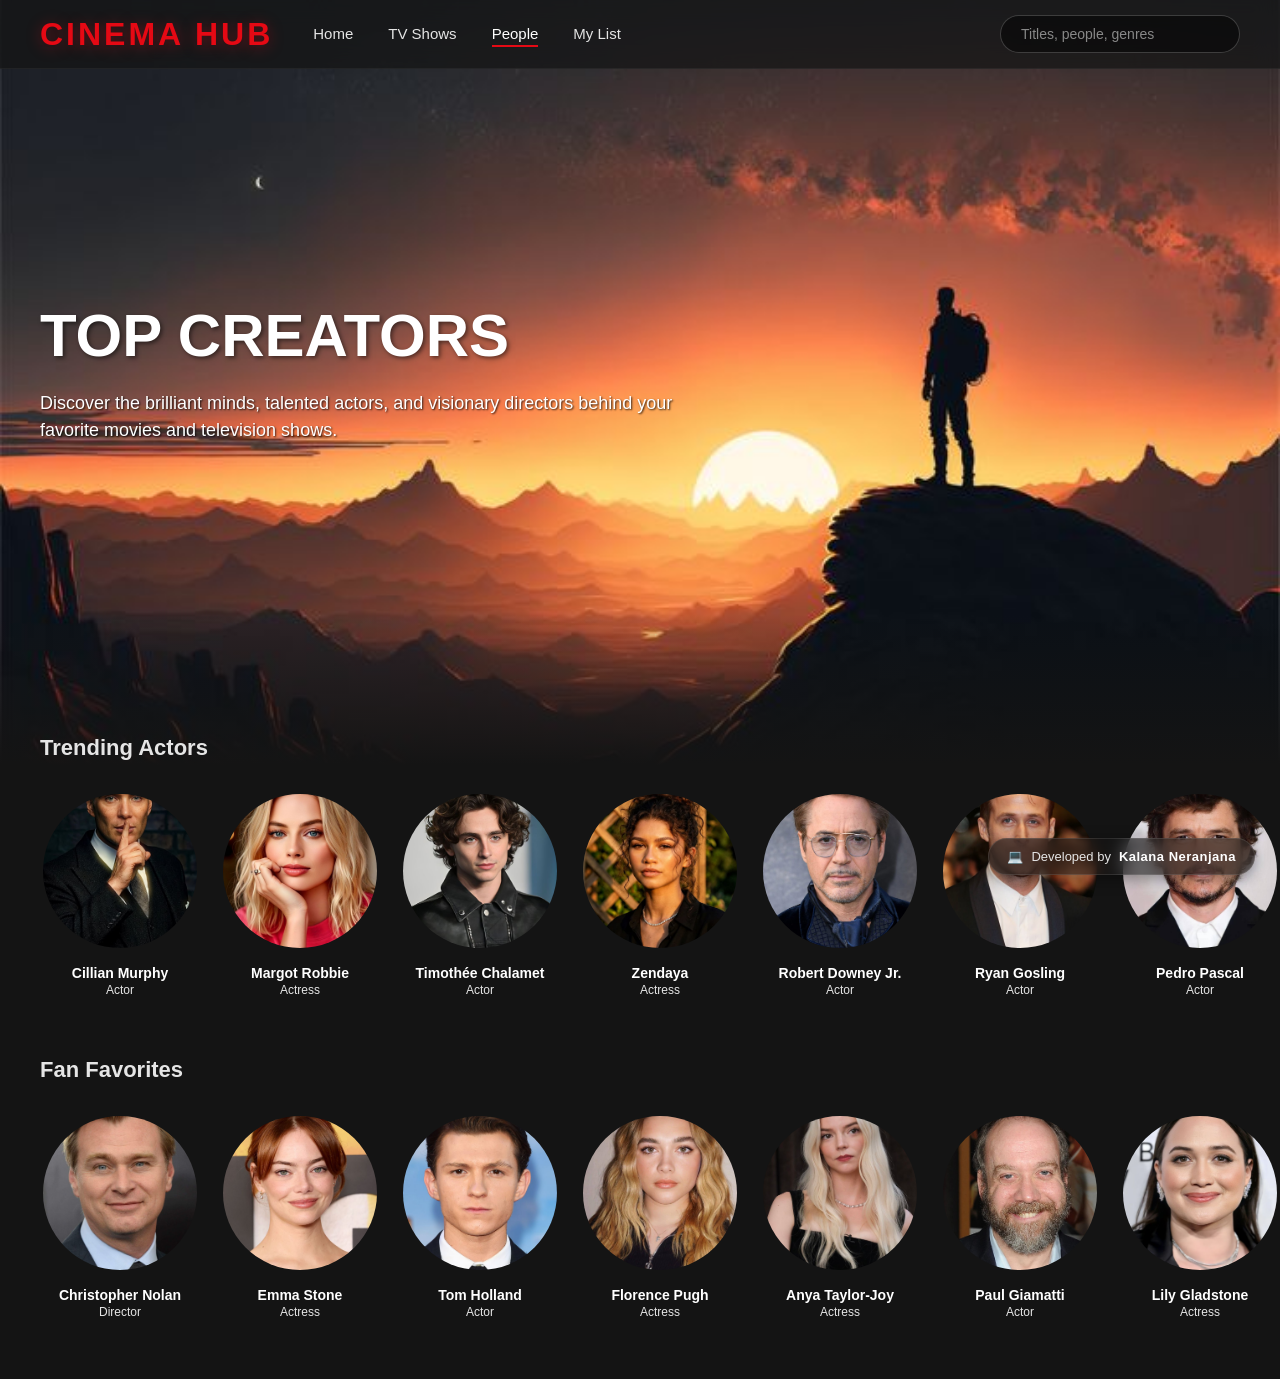
==== people.html @ d4804a5b "Add files via upload" ====
<!DOCTYPE html>
<html lang="en">
<head>
    <meta charset="UTF-8">
    <meta name="viewport" content="width=device-width, initial-scale=1.0">
    <title>CINEMA HUB - People</title>
    <link rel="stylesheet" href="style.css">
</head>
<body>
    <nav class="navbar">
        <div class="logo">CINEMA HUB</div>
        <ul class="nav-links">
            <li><a href="index.html">Home</a></li>
            <li><a href="tv-shows.html">TV Shows</a></li>
            <li><a href="people.html" class="active">People</a></li>
            <li><a href="watchlist.html">My List</a></li>
        </ul>
        <div class="search-bar">
            <input type="text" placeholder="Titles, people, genres">
        </div>
    </nav>

    <header class="hero-banner" style="background: url('Bg_images/people-bg.jpg') no-repeat center 20%/cover;">
        <div class="hero-content">
            <h1>TOP CREATORS</h1>
            <p>Discover the brilliant minds, talented actors, and visionary directors behind your favorite movies and television shows.</p>
        </div>
        <div class="hero-fade-bottom"></div>
    </header>

    <div class="movie-row">
        <h2>Trending Actors</h2>
        <div class="row-posters">
            <div>
                <img src="Peoples/cillian-murphy.jpg" alt="Cillian Murphy" class="row-person">
                <div class="person-info"><h3>Cillian Murphy</h3><p>Actor</p></div>
            </div>
            <div>
                <img src="Peoples/margot-robbie.jpg" alt="Margot Robbie" class="row-person">
                <div class="person-info"><h3>Margot Robbie</h3><p>Actress</p></div>
            </div>
            <div>
                <img src="Peoples/timothee-chalamet.jpg" alt="Timothée Chalamet" class="row-person">
                <div class="person-info"><h3>Timothée Chalamet</h3><p>Actor</p></div>
            </div>
            <div>
                <img src="Peoples/zendaya.jpg" alt="Zendaya" class="row-person">
                <div class="person-info"><h3>Zendaya</h3><p>Actress</p></div>
            </div>
            <div>
                <img src="Peoples/robert-downey-jr.jpg" alt="Robert Downey Jr." class="row-person">
                <div class="person-info"><h3>Robert Downey Jr.</h3><p>Actor</p></div>
            </div>
            <div>
                <img src="Peoples/ryan-gosling.jpg" alt="Ryan Gosling" class="row-person">
                <div class="person-info"><h3>Ryan Gosling</h3><p>Actor</p></div>
            </div>
            <div>
                <img src="Peoples/pedro-pascal.jpg" alt="Pedro Pascal" class="row-person">
                <div class="person-info"><h3>Pedro Pascal</h3><p>Actor</p></div>
            </div>
        </div>
    </div>

    <div class="movie-row">
        <h2>Fan Favorites</h2>
        <div class="row-posters">
            <div>
                <img src="Peoples/christopher-nolan.jpg" alt="Christopher Nolan" class="row-person">
                <div class="person-info"><h3>Christopher Nolan</h3><p>Director</p></div>
            </div>
            <div>
                <img src="Peoples/emma-stone.jpg" alt="Emma Stone" class="row-person">
                <div class="person-info"><h3>Emma Stone</h3><p>Actress</p></div>
            </div>
            <div>
                <img src="Peoples/tom-holland.jpg" alt="Tom Holland" class="row-person">
                <div class="person-info"><h3>Tom Holland</h3><p>Actor</p></div>
            </div>
            <div>
                <img src="Peoples/florence-pugh.jpg" alt="Florence Pugh" class="row-person">
                <div class="person-info"><h3>Florence Pugh</h3><p>Actress</p></div>
            </div>
            <div>
                <img src="Peoples/anya-taylor-joy.jpg" alt="Anya Taylor-Joy" class="row-person">
                <div class="person-info"><h3>Anya Taylor-Joy</h3><p>Actress</p></div>
            </div>
            <div>
                <img src="Peoples/paul-giamatti.jpg" alt="Paul Giamatti" class="row-person">
                <div class="person-info"><h3>Paul Giamatti</h3><p>Actor</p></div>
            </div>
            <div>
                <img src="Peoples/lily-gladstone.jpg" alt="Lily Gladstone" class="row-person">
                <div class="person-info"><h3>Lily Gladstone</h3><p>Actress</p></div>
            </div>
        </div>
    </div>
    <div class="dev-badge">
        <span class="dev-name">
            <span>💻</span> Developed by <strong>Kalana Neranjana</strong>
        </span>
        <div class="dev-links">
            <a href="https://github.com/Kalana23" target="_blank" class="dev-link">
                <span>🐙</span> GitHub: Kalana23
            </a>
            <a href="mailto:kalananeranjana30@gmail.com" class="dev-link">
                <span>✉️</span> Email: kalananeranjana30@gmail.com
            </a>
        </div>
    </div>
</body>
</html>
---- style.css ----
/* --- Global Variables & Basic Setup --- */
:root {
    --bg-color: #141414; /* Netflix Dark Background */
    --text-primary: #fff;
    --text-secondary: #e5e5e5;
    --accent-color: #e50914; /* Netflix Red */
}

* {
    margin: 0;
    padding: 0;
    box-sizing: border-box;
    font-family: 'Helvetica Neue', Helvetica, Arial, sans-serif;
}

body {
    background-color: var(--bg-color);
    color: var(--text-primary);
    overflow-x: hidden;
}

/* --- Premium Animated Navbar --- */
.navbar {
    display: flex;
    justify-content: space-between;
    align-items: center;
    padding: 15px 40px;
    position: fixed; 
    top: 0;
    width: 100%;
    z-index: 100;
    /* Glassmorphism Blur Effect */
    background: rgba(20, 20, 20, 0.7);
    backdrop-filter: blur(12px); 
    -webkit-backdrop-filter: blur(12px);
    border-bottom: 1px solid rgba(255, 255, 255, 0.05);
    transition: all 0.3s ease;
}

.logo {
    font-size: 32px;
    font-weight: 900;
    color: var(--accent-color);
    text-transform: uppercase;
    letter-spacing: 3px;
    cursor: pointer;
    text-shadow: 0 2px 15px rgba(229, 9, 20, 0.4);
    transition: transform 0.3s ease;
}

.logo:hover {
    transform: scale(1.05);
}

.nav-links {
    display: flex;
    list-style: none;
    gap: 35px;
    margin-left: 40px;
}

.nav-links a {
    color: var(--text-secondary);
    text-decoration: none;
    font-size: 15px;
    font-weight: 500;
    position: relative;
    padding-bottom: 5px;
    transition: color 0.3s ease;
}

.nav-links a:hover, .nav-links a.active {
    color: var(--text-primary);
}

/* Animated Underline Effect */
.nav-links a::after {
    content: '';
    position: absolute;
    width: 0;
    height: 2px;
    bottom: 0;
    left: 0;
    background-color: var(--accent-color);
    transition: width 0.3s ease;
}

.nav-links a:hover::after, .nav-links a.active::after {
    width: 100%;
}

.search-bar {
    margin-left: auto;
}

.search-bar input {
    padding: 10px 20px;
    border-radius: 30px; 
    border: 1px solid rgba(255, 255, 255, 0.2);
    background-color: rgba(0, 0, 0, 0.5);
    color: white;
    width: 240px;
    font-size: 14px;
    transition: all 0.4s ease; 
}

/* Search Bar expands and glows */
.search-bar input:focus {
    width: 320px; 
    outline: none;
    border-color: var(--accent-color);
    background-color: rgba(0, 0, 0, 0.8);
    box-shadow: 0 0 12px rgba(229, 9, 20, 0.4);
}

.search-bar input::placeholder {
    color: #888;
}

/* --- Hero Banner (Netflix Style) --- */
.hero-banner {
    position: relative;
    height: 85vh;
    /* Dune Background Image */
    background: url('Bg_images/dune-bg.jpg') no-repeat center center/cover;
    display: flex;
    align-items: center;
}

.hero-fade-bottom {
    position: absolute;
    bottom: 0;
    width: 100%;
    height: 150px;
    background: linear-gradient(to bottom, transparent, #141414);
}

.hero-content {
    margin-left: 40px;
    max-width: 50%;
    z-index: 10;
}

.hero-content h1 {
    font-size: 60px;
    margin-bottom: 20px;
    text-shadow: 2px 2px 4px rgba(0,0,0,0.5);
}

.hero-content p {
    color: var(--text-primary);
    font-size: 18px;
    margin-bottom: 20px;
    line-height: 1.5;
    text-shadow: 1px 1px 2px rgba(0,0,0,0.8);
}

/* --- Buttons --- */
.btn {
    padding: 12px 28px;
    border-radius: 4px;
    border: none;
    cursor: pointer;
    font-weight: bold;
    font-size: 16px;
    text-decoration: none;
    display: inline-flex;
    align-items: center;
    justify-content: center;
}

.primary-btn {
    background-color: white;
    color: black;
    margin-right: 15px;
    transition: background-color 0.2s;
}

.primary-btn:hover {
    background-color: rgba(255, 255, 255, 0.7);
}

.secondary-btn {
    background-color: rgba(109, 109, 110, 0.7);
    color: white;
    transition: background-color 0.2s;
}

.secondary-btn:hover {
    background-color: rgba(109, 109, 110, 0.4);
}

/* --- Netflix Style Horizontal Scrolling Rows --- */
.movie-row {
    margin-left: 40px;
    margin-top: -30px; 
    margin-bottom: 40px;
    position: relative;
    z-index: 10;
}

.movie-row:not(:first-of-type) {
    margin-top: 20px;
}

.movie-row h2 {
    font-size: 22px;
    margin-bottom: 10px;
    color: #e5e5e5;
}

.row-posters {
    display: flex;
    overflow-y: hidden;
    overflow-x: scroll; 
    padding: 20px 0;
    scroll-behavior: smooth;
}

.row-posters::-webkit-scrollbar {
    display: none;
}
.row-posters {
    -ms-overflow-style: none;  
    scrollbar-width: none;  
}

.row-poster {
    width: 200px;
    object-fit: cover;
    border-radius: 5px;
    margin-right: 15px;
    transition: transform 450ms;
    cursor: pointer;
}

.row-poster:hover {
    transform: scale(1.08); 
}

/* --- Circular Posters for People Row --- */
.row-person {
    width: 160px;
    height: 160px;
    border-radius: 50%; 
    object-fit: cover;
    margin-right: 20px;
    transition: transform 450ms;
    cursor: pointer;
    border: 3px solid transparent;
}

.row-person:hover {
    transform: scale(1.1);
    border-color: var(--text-primary);
}

.person-info {
    text-align: center;
    margin-top: 10px;
    width: 160px;
}

.person-info h3 {
    font-size: 14px;
    color: var(--text-primary);
    margin-bottom: 2px;
}

.person-info p {
    font-size: 12px;
    color: var(--text-secondary);
}

/* --- Watchlist Grid Styles --- */
.watchlist-container {
    padding: 0 40px;
    margin-top: -30px;
    position: relative;
    z-index: 10;
    margin-bottom: 50px;
}

.watchlist-container h2 {
    font-size: 22px;
    margin-bottom: 5px;
    color: #e5e5e5;
}

.watchlist-grid {
    display: flex;
    flex-wrap: wrap; 
    gap: 20px;
    margin-top: 20px;
}

.watchlist-item {
    width: 200px;
}

.watchlist-item .row-poster {
    margin-right: 0; 
    width: 100%;
}

.remove-btn {
    display: block;
    width: 100%;
    margin-top: 10px;
    background-color: rgba(229, 9, 20, 0.8); 
    color: white;
    border: none;
    padding: 8px;
    border-radius: 4px;
    cursor: pointer;
    font-weight: bold;
    transition: background-color 0.2s;
}

.remove-btn:hover {
    background-color: rgba(229, 9, 20, 1);
}

/* --- More Info Pages Styles --- */
.info-container {
    padding: 120px 40px 50px;
    max-width: 1100px;
    margin: 0 auto;
    display: flex;
    gap: 50px;
    align-items: flex-start;
}

.info-poster {
    width: 350px;
    border-radius: 10px;
    box-shadow: 0 10px 30px rgba(0,0,0,0.8);
}

.info-details {
    flex: 1;
}

.info-details h1 {
    font-size: 45px;
    margin-bottom: 10px;
    color: var(--text-primary);
}

.info-meta {
    color: var(--text-secondary);
    font-size: 15px;
    margin-bottom: 25px;
    display: flex;
    gap: 15px;
    align-items: center;
}

.info-meta span {
    background: rgba(255,255,255,0.1);
    padding: 4px 10px;
    border-radius: 4px;
    color: white;
    font-weight: bold;
}

.info-overview {
    font-size: 18px;
    line-height: 1.6;
    margin-bottom: 30px;
    color: var(--text-secondary);
}

.info-cast-list {
    list-style: none;
    color: var(--text-secondary);
    line-height: 2;
    font-size: 16px;
}

.info-cast-list strong {
    color: var(--text-primary);
    width: 100px;
    display: inline-block;
}

/* --- Floating Developer Badge --- */
.dev-badge {
    position: fixed;
    bottom: 25px;
    right: 25px;
    background: rgba(20, 20, 20, 0.6);
    backdrop-filter: blur(10px);
    -webkit-backdrop-filter: blur(10px);
    border: 1px solid rgba(255, 255, 255, 0.1);
    padding: 10px 18px;
    border-radius: 30px;
    color: var(--text-secondary);
    font-size: 13px;
    display: flex;
    flex-direction: column;
    align-items: flex-end;
    z-index: 1000;
    transition: all 0.4s cubic-bezier(0.175, 0.885, 0.32, 1.275);
    box-shadow: 0 4px 15px rgba(0, 0, 0, 0.4);
    overflow: hidden;
}

.dev-badge:hover {
    background: rgba(20, 20, 20, 0.9);
    border-color: var(--accent-color);
    transform: translateY(-5px);
    box-shadow: 0 8px 25px rgba(229, 9, 20, 0.3);
}

.dev-name {
    display: flex;
    align-items: center;
    gap: 8px;
}

.dev-name strong {
    color: white;
    font-weight: 600;
    letter-spacing: 0.5px;
    transition: color 0.3s ease;
}

.dev-badge:hover .dev-name strong {
    color: var(--accent-color);
}

/* Links Reveal Animation */
.dev-links {
    display: flex;
    flex-direction: column;
    align-items: flex-end;
    gap: 8px;
    max-height: 0;
    opacity: 0;
    transition: all 0.4s ease;
    margin-top: 0;
}

.dev-badge:hover .dev-links {
    max-height: 60px; 
    opacity: 1;
    margin-top: 12px;
}

.dev-link {
    color: #bbb;
    text-decoration: none;
    font-size: 11px;
    letter-spacing: 0.5px;
    transition: color 0.2s ease;
    display: flex;
    align-items: center;
    gap: 6px;
}

.dev-link:hover {
    color: white;
}
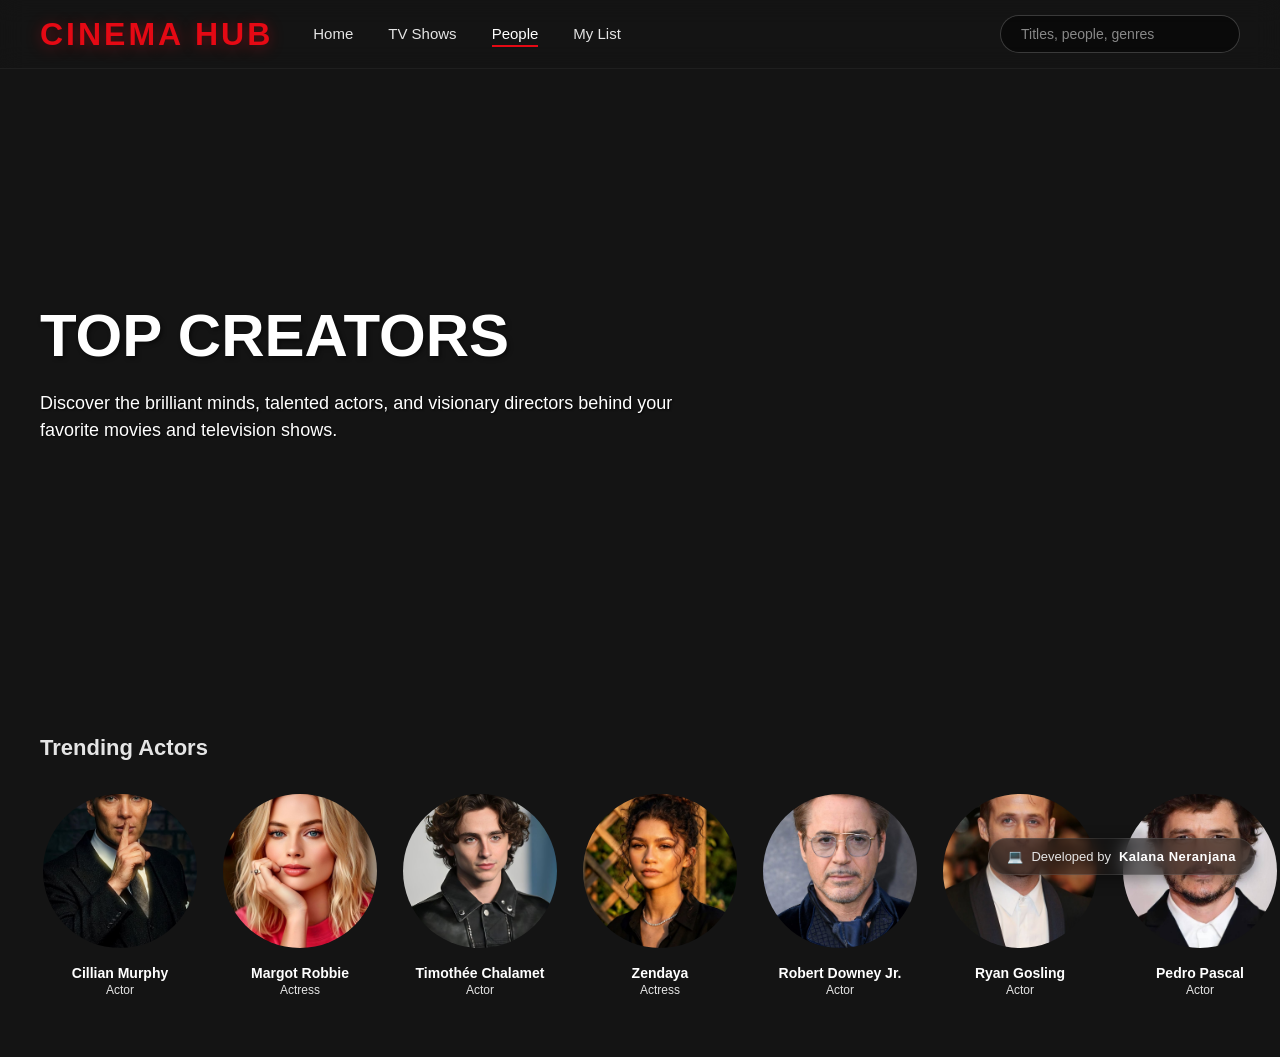
==== commit 018eba9d: "Add files via upload" ====
--- a/people.html
+++ b/people.html
@@ -20,7 +20,7 @@
         </div>
     </nav>
 
-    <header class="hero-banner" style="background: url('Bg_images/people-bg.jpg') no-repeat center 20%/cover;">
+    <header class="hero-banner" style="background: url('Bg_images/image_83be26.png') no-repeat center 20%/cover;">
         <div class="hero-content">
             <h1>TOP CREATORS</h1>
             <p>Discover the brilliant minds, talented actors, and visionary directors behind your favorite movies and television shows.</p>
@@ -31,82 +31,24 @@
     <div class="movie-row">
         <h2>Trending Actors</h2>
         <div class="row-posters">
-            <div>
-                <img src="Peoples/cillian-murphy.jpg" alt="Cillian Murphy" class="row-person">
-                <div class="person-info"><h3>Cillian Murphy</h3><p>Actor</p></div>
-            </div>
-            <div>
-                <img src="Peoples/margot-robbie.jpg" alt="Margot Robbie" class="row-person">
-                <div class="person-info"><h3>Margot Robbie</h3><p>Actress</p></div>
-            </div>
-            <div>
-                <img src="Peoples/timothee-chalamet.jpg" alt="Timothée Chalamet" class="row-person">
-                <div class="person-info"><h3>Timothée Chalamet</h3><p>Actor</p></div>
-            </div>
-            <div>
-                <img src="Peoples/zendaya.jpg" alt="Zendaya" class="row-person">
-                <div class="person-info"><h3>Zendaya</h3><p>Actress</p></div>
-            </div>
-            <div>
-                <img src="Peoples/robert-downey-jr.jpg" alt="Robert Downey Jr." class="row-person">
-                <div class="person-info"><h3>Robert Downey Jr.</h3><p>Actor</p></div>
-            </div>
-            <div>
-                <img src="Peoples/ryan-gosling.jpg" alt="Ryan Gosling" class="row-person">
-                <div class="person-info"><h3>Ryan Gosling</h3><p>Actor</p></div>
-            </div>
-            <div>
-                <img src="Peoples/pedro-pascal.jpg" alt="Pedro Pascal" class="row-person">
-                <div class="person-info"><h3>Pedro Pascal</h3><p>Actor</p></div>
-            </div>
+            <div><img src="Peoples/cillian-murphy.jpg" alt="Cillian Murphy" class="row-person"><div class="person-info"><h3>Cillian Murphy</h3><p>Actor</p></div></div>
+            <div><img src="Peoples/margot-robbie.jpg" alt="Margot Robbie" class="row-person"><div class="person-info"><h3>Margot Robbie</h3><p>Actress</p></div></div>
+            <div><img src="Peoples/timothee-chalamet.jpg" alt="Timothée Chalamet" class="row-person"><div class="person-info"><h3>Timothée Chalamet</h3><p>Actor</p></div></div>
+            <div><img src="Peoples/zendaya.jpg" alt="Zendaya" class="row-person"><div class="person-info"><h3>Zendaya</h3><p>Actress</p></div></div>
+            <div><img src="Peoples/robert-downey-jr.jpg" alt="Robert Downey Jr." class="row-person"><div class="person-info"><h3>Robert Downey Jr.</h3><p>Actor</p></div></div>
+            <div><img src="Peoples/ryan-gosling.jpg" alt="Ryan Gosling" class="row-person"><div class="person-info"><h3>Ryan Gosling</h3><p>Actor</p></div></div>
+            <div><img src="Peoples/pedro-pascal.jpg" alt="Pedro Pascal" class="row-person"><div class="person-info"><h3>Pedro Pascal</h3><p>Actor</p></div></div>
         </div>
     </div>
 
-    <div class="movie-row">
-        <h2>Fan Favorites</h2>
-        <div class="row-posters">
-            <div>
-                <img src="Peoples/christopher-nolan.jpg" alt="Christopher Nolan" class="row-person">
-                <div class="person-info"><h3>Christopher Nolan</h3><p>Director</p></div>
-            </div>
-            <div>
-                <img src="Peoples/emma-stone.jpg" alt="Emma Stone" class="row-person">
-                <div class="person-info"><h3>Emma Stone</h3><p>Actress</p></div>
-            </div>
-            <div>
-                <img src="Peoples/tom-holland.jpg" alt="Tom Holland" class="row-person">
-                <div class="person-info"><h3>Tom Holland</h3><p>Actor</p></div>
-            </div>
-            <div>
-                <img src="Peoples/florence-pugh.jpg" alt="Florence Pugh" class="row-person">
-                <div class="person-info"><h3>Florence Pugh</h3><p>Actress</p></div>
-            </div>
-            <div>
-                <img src="Peoples/anya-taylor-joy.jpg" alt="Anya Taylor-Joy" class="row-person">
-                <div class="person-info"><h3>Anya Taylor-Joy</h3><p>Actress</p></div>
-            </div>
-            <div>
-                <img src="Peoples/paul-giamatti.jpg" alt="Paul Giamatti" class="row-person">
-                <div class="person-info"><h3>Paul Giamatti</h3><p>Actor</p></div>
-            </div>
-            <div>
-                <img src="Peoples/lily-gladstone.jpg" alt="Lily Gladstone" class="row-person">
-                <div class="person-info"><h3>Lily Gladstone</h3><p>Actress</p></div>
-            </div>
+    <div class="dev-badge">
+        <span class="dev-name"><span>💻</span> Developed by <strong>Kalana Neranjana</strong></span>
+        <div class="dev-links">
+            <a href="https://github.com/Kalana23" target="_blank" class="dev-link"><span>🐙</span> GitHub: Kalana23</a>
+            <a href="mailto:kalananeranjana30@gmail.com" class="dev-link"><span>✉️</span> Email: kalananeranjana30@gmail.com</a>
         </div>
     </div>
-    <div class="dev-badge">
-        <span class="dev-name">
-            <span>💻</span> Developed by <strong>Kalana Neranjana</strong>
-        </span>
-        <div class="dev-links">
-            <a href="https://github.com/Kalana23" target="_blank" class="dev-link">
-                <span>🐙</span> GitHub: Kalana23
-            </a>
-            <a href="mailto:kalananeranjana30@gmail.com" class="dev-link">
-                <span>✉️</span> Email: kalananeranjana30@gmail.com
-            </a>
-        </div>
-    </div>
+
+    <script src="js/app.js"></script>
 </body>
 </html>
